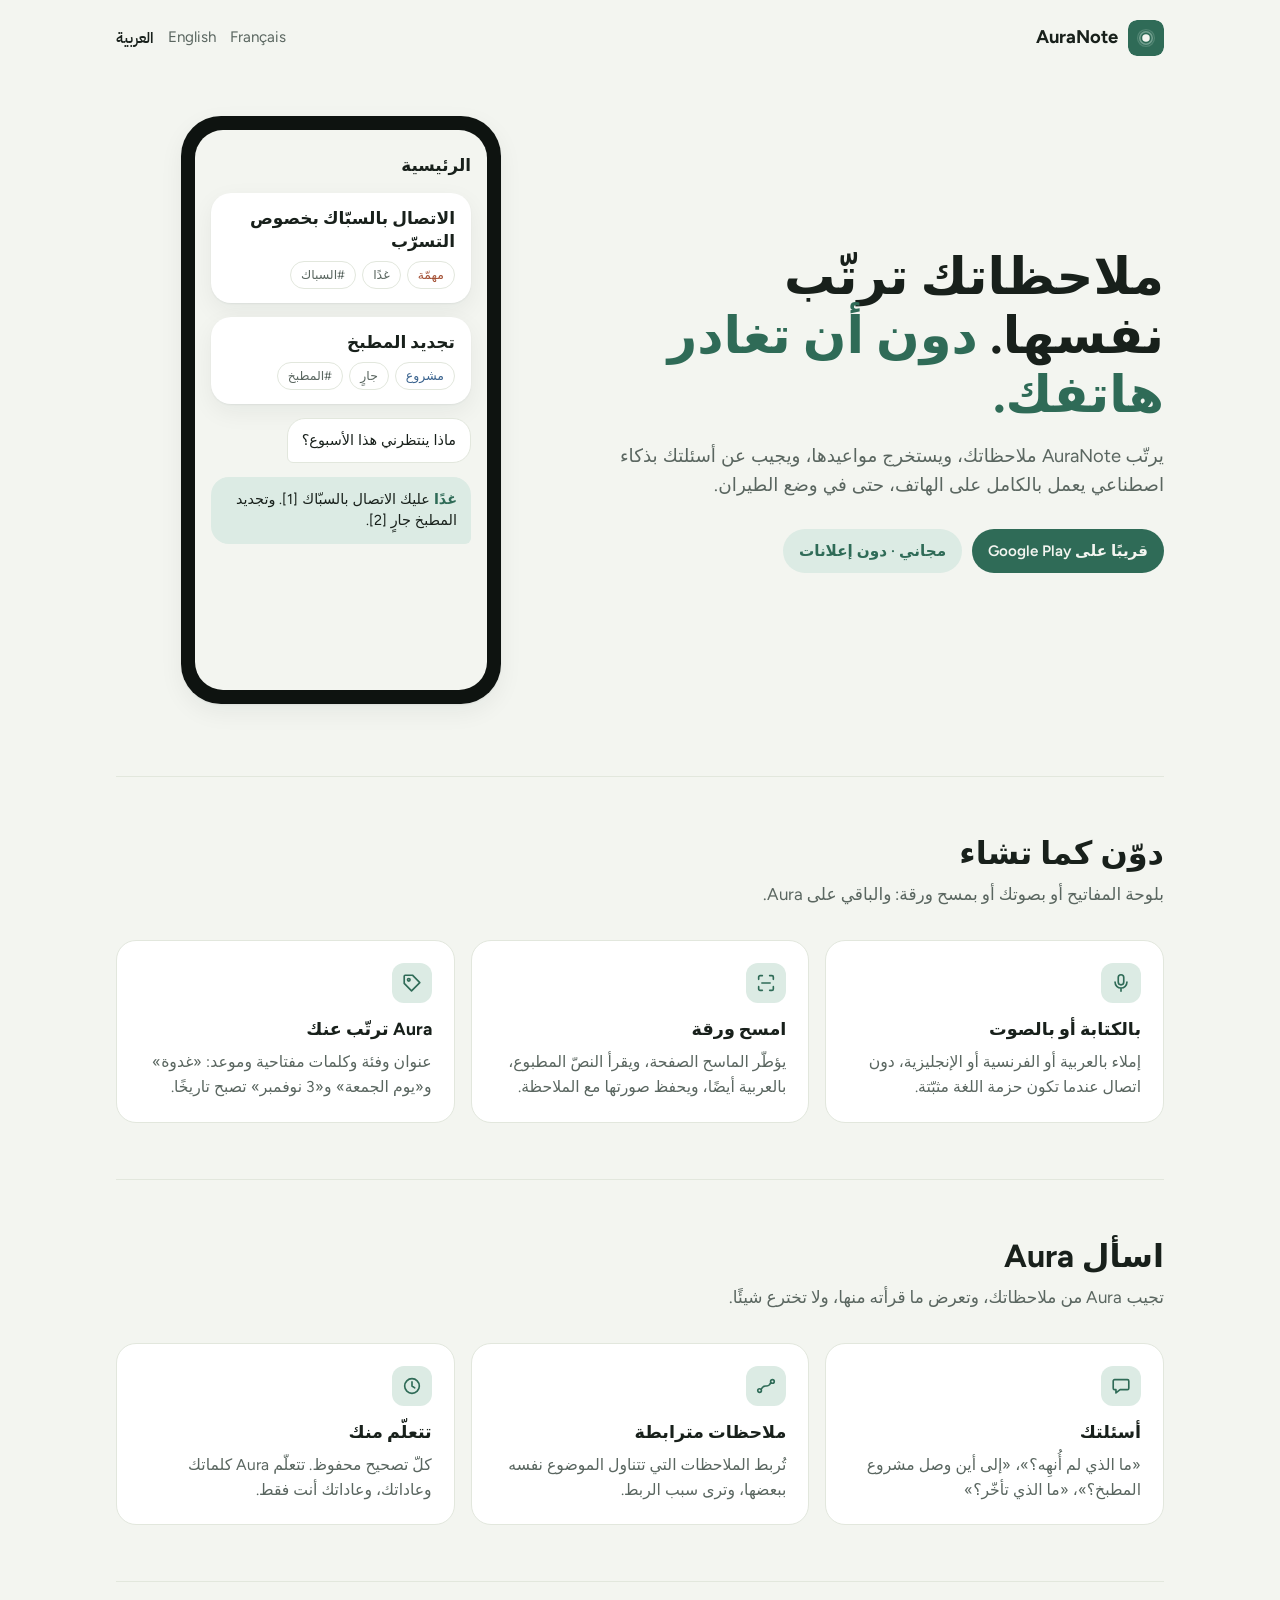
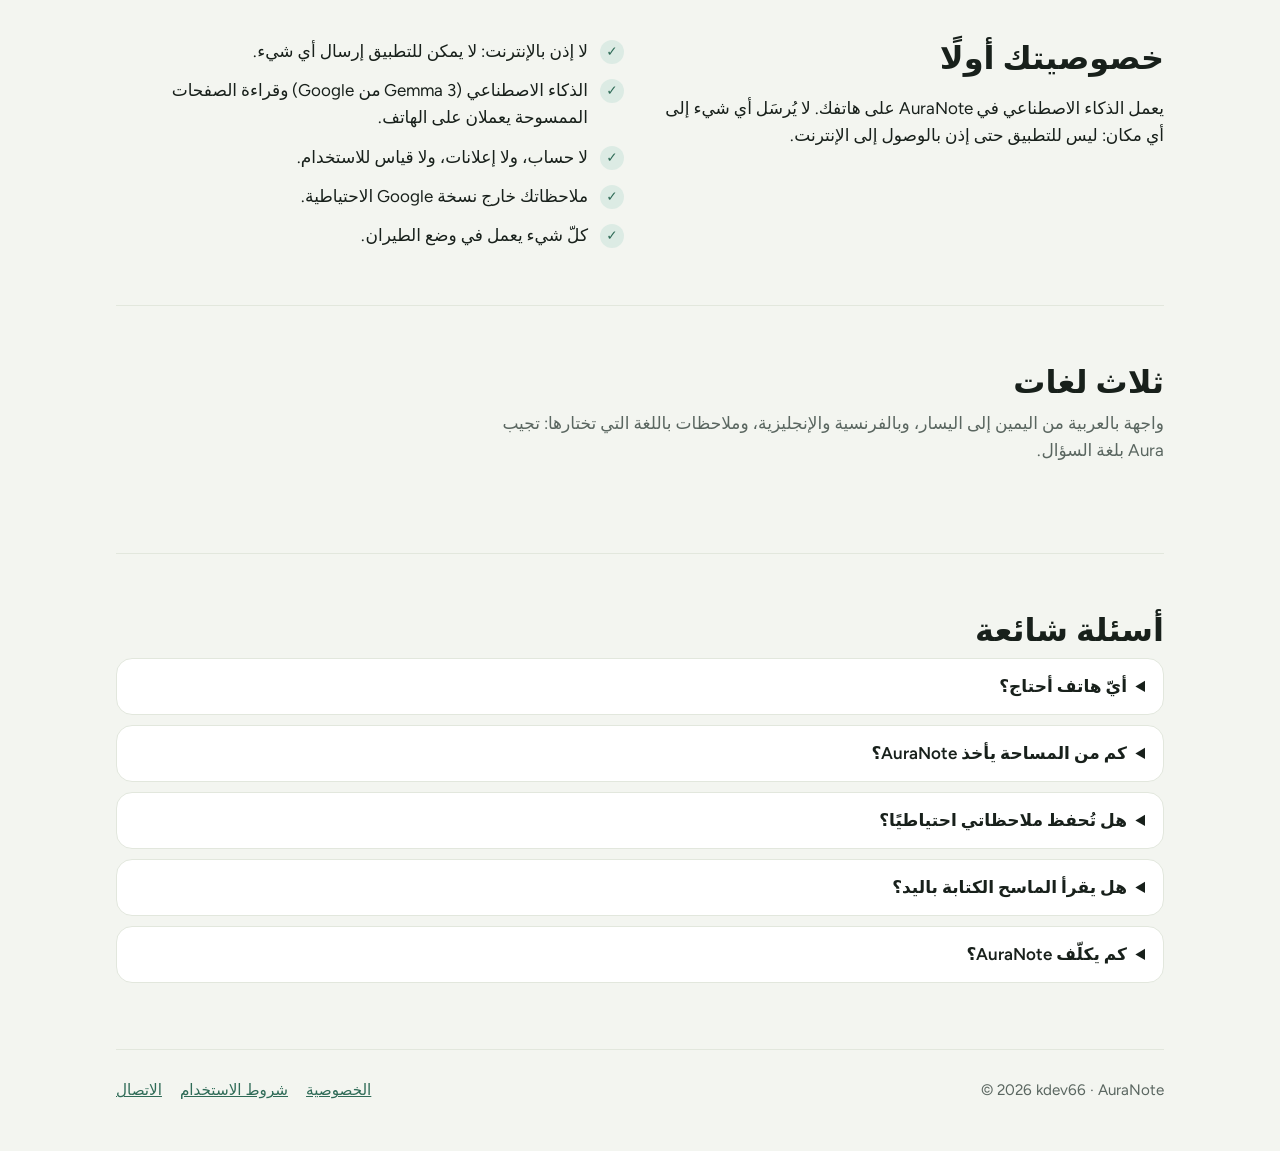
==== ar/index.html @ ca135491 "Site AuraNote : vitrine, confidentialité et conditions (fr, en, ar) Co-Authored-By: Claude Opus 5.5 " ====
<!doctype html>
<html lang="ar" dir="rtl">
<head>
<meta charset="utf-8">
<meta name="viewport" content="width=device-width, initial-scale=1">
<title>AuraNote — ملاحظاتك يرتّبها ذكاء اصطناعي خاص</title>
<meta name="description" content="يرتّب AuraNote ملاحظاتك بذكاء اصطناعي يعمل بالكامل على هاتفك، حتى في وضع الطيران.">
<link rel="icon" href="../icone.svg" type="image/svg+xml">
<link rel="stylesheet" href="../style.css">
</head>
<body>
<div class="vitrine">
<header class="barre">
<a class="marque" href="../ar/index.html"><img src="../icone.svg" alt="">AuraNote</a>
<nav class="langues" aria-label="اللغة"><a href="../index.html" lang="fr">Français</a><a href="../en/index.html" lang="en">English</a><a href="../ar/index.html" lang="ar" aria-current="page">العربية</a></nav>
</header>

<section class="une">
<div>
<h1>ملاحظاتك ترتّب نفسها. <em>دون أن تغادر هاتفك.</em></h1>
<p class="chapeau">يرتّب AuraNote ملاحظاتك، ويستخرج مواعيدها، ويجيب عن أسئلتك بذكاء اصطناعي يعمل بالكامل على الهاتف، حتى في وضع الطيران.</p>
<div class="badges"><span class="badge plein">قريبًا على Google Play</span><span class="badge voile">مجاني · دون إعلانات</span></div>
</div>
<div class="telephone" aria-hidden="true"><div class="ecran">
<div class="titre-ecran">الرئيسية</div>
<div class="fiche"><div class="t">الاتصال بالسبّاك بخصوص التسرّب</div><div class="pastilles"><span class="pastille tache">مهمّة</span><span class="pastille">غدًا</span><span class="pastille">#السباك</span></div></div>
<div class="fiche"><div class="t">تجديد المطبخ</div><div class="pastilles"><span class="pastille projet">مشروع</span><span class="pastille">جارٍ</span><span class="pastille">#المطبخ</span></div></div>
<div class="question">ماذا ينتظرني هذا الأسبوع؟</div>
<div class="bulle"><b>غدًا</b> عليك الاتصال بالسبّاك [1]. وتجديد المطبخ جارٍ [2].</div>
</div></div>
</section>

<section class="section">
<h2>دوّن كما تشاء</h2>
<p>بلوحة المفاتيح أو بصوتك أو بمسح ورقة: والباقي على Aura.</p>
<div class="grille"><div class="carte"><div class="picto"><svg viewBox="0 0 24 24" aria-hidden="true"><path d="M12 3a3 3 0 0 1 3 3v5a3 3 0 0 1-6 0V6a3 3 0 0 1 3-3z"/><path d="M5.5 11a6.5 6.5 0 0 0 13 0M12 17.5V21"/></svg></div><h3>بالكتابة أو بالصوت</h3><p>إملاء بالعربية أو الفرنسية أو الإنجليزية، دون اتصال عندما تكون حزمة اللغة مثبّتة.</p></div><div class="carte"><div class="picto"><svg viewBox="0 0 24 24" aria-hidden="true"><path d="M4 8V5.5A1.5 1.5 0 0 1 5.5 4H8M16 4h2.5A1.5 1.5 0 0 1 20 5.5V8M20 16v2.5a1.5 1.5 0 0 1-1.5 1.5H16M8 20H5.5A1.5 1.5 0 0 1 4 18.5V16M7.5 12h9"/></svg></div><h3>امسح ورقة</h3><p>يؤطّر الماسح الصفحة، ويقرأ النصّ المطبوع، بالعربية أيضًا، ويحفظ صورتها مع الملاحظة.</p></div><div class="carte"><div class="picto"><svg viewBox="0 0 24 24" aria-hidden="true"><path d="M3.5 12.5v-8a1 1 0 0 1 1-1h8l8 8-9 9z"/><circle cx="8.5" cy="8.5" r="1.4"/></svg></div><h3>‏Aura ترتّب عنك</h3><p>عنوان وفئة وكلمات مفتاحية وموعد: «غدوة» و«يوم الجمعة» و«3 نوفمبر» تصبح تاريخًا.</p></div></div>
</section>

<section class="section">
<h2>اسأل Aura</h2>
<p>تجيب Aura من ملاحظاتك، وتعرض ما قرأته منها، ولا تخترع شيئًا.</p>
<div class="grille"><div class="carte"><div class="picto"><svg viewBox="0 0 24 24" aria-hidden="true"><path d="M5 5h14a1.5 1.5 0 0 1 1.5 1.5v8A1.5 1.5 0 0 1 19 16h-8l-4.5 3.5V16H5a1.5 1.5 0 0 1-1.5-1.5v-8A1.5 1.5 0 0 1 5 5z"/></svg></div><h3>أسئلتك</h3><p>«ما الذي لم أُنهِه؟»، «إلى أين وصل مشروع المطبخ؟»، «ما الذي تأخّر؟»</p></div><div class="carte"><div class="picto"><svg viewBox="0 0 24 24" aria-hidden="true"><path d="M6.8 15.6C10 8 14 16 17.2 8.4"/><circle cx="5" cy="17" r="2"/><circle cx="19" cy="7" r="2"/></svg></div><h3>ملاحظات مترابطة</h3><p>تُربط الملاحظات التي تتناول الموضوع نفسه ببعضها، وترى سبب الربط.</p></div><div class="carte"><div class="picto"><svg viewBox="0 0 24 24" aria-hidden="true"><path d="M12 4a8 8 0 1 0 0 16a8 8 0 1 0 0-16z"/><path d="M12 7.5V12l3 2"/></svg></div><h3>تتعلّم منك</h3><p>كلّ تصحيح محفوظ. تتعلّم Aura كلماتك وعاداتك، وعاداتك أنت فقط.</p></div></div>
</section>

<section class="section prive">
<div><h2>خصوصيتك أولًا</h2><p>يعمل الذكاء الاصطناعي في AuraNote على هاتفك. لا يُرسَل أي شيء إلى أي مكان: ليس للتطبيق حتى إذن بالوصول إلى الإنترنت.</p></div>
<ul class="coches"><li>لا إذن بالإنترنت: لا يمكن للتطبيق إرسال أي شيء.</li><li>الذكاء الاصطناعي (Gemma 3 من Google) وقراءة الصفحات الممسوحة يعملان على الهاتف.</li><li>لا حساب، ولا إعلانات، ولا قياس للاستخدام.</li><li>ملاحظاتك خارج نسخة Google الاحتياطية.</li><li>كلّ شيء يعمل في وضع الطيران.</li></ul>
</section>

<section class="section">
<h2>ثلاث لغات</h2>
<p>واجهة بالعربية من اليمين إلى اليسار، وبالفرنسية والإنجليزية، وملاحظات باللغة التي تختارها: تجيب Aura بلغة السؤال.</p>
</section>

<section class="section questions">
<h2>أسئلة شائعة</h2>
<details><summary>أيّ هاتف أحتاج؟</summary><p>أندرويد 8 أو أحدث. يحتاج الذكاء الاصطناعي إلى هاتف بذاكرة 4 غيغابايت؛ وعلى هاتف أبسط، يرتّب AuraNote ملاحظاتك بقواعده وحدها.</p></details><details><summary>كم من المساحة يأخذ AuraNote؟</summary><p>نحو 1 غيغابايت لنماذج الذكاء الاصطناعي، يُنزّلها Google Play مع التطبيق.</p></details><details><summary>هل تُحفظ ملاحظاتي احتياطيًا؟</summary><p>لا: تبقى على هاتفك ولا مكان غيره. إلغاء تثبيت التطبيق يمحوها.</p></details><details><summary>هل يقرأ الماسح الكتابة باليد؟</summary><p>لا، النصّ المطبوع فقط. بالعربية، تستغرق قراءة الصفحة نحو خمس عشرة ثانية.</p></details><details><summary>كم يكلّف AuraNote؟</summary><p>لا شيء. AuraNote مجاني ودون إعلانات.</p></details>
</section>

<footer class="pied">
<span><bdi dir="ltr">© 2026 kdev66 · AuraNote</bdi></span>
<span class="liens"><a href="../ar/privacy.html">الخصوصية</a><a href="../ar/terms.html">شروط الاستخدام</a><a href="mailto:kaabaoui.othman@gmail.com">الاتصال</a></span>
</footer>
</div>
</body>
</html>
---- style.css ----
/* AuraNote — identité Sauge, comme l'application (clair et sombre). Polices embarquées : rien n'est chargé ailleurs. */
@font-face { font-family: "Figtree"; src: url("fonts/figtree_regular.ttf") format("truetype"); font-weight: 400; font-display: swap; }
@font-face { font-family: "Figtree"; src: url("fonts/figtree_semibold.ttf") format("truetype"); font-weight: 600; font-display: swap; }
@font-face { font-family: "Figtree"; src: url("fonts/figtree_bold.ttf") format("truetype"); font-weight: 700; font-display: swap; }
@font-face { font-family: "Plex Arabic"; src: url("fonts/ibmplexsansarabic_regular.ttf") format("truetype"); font-weight: 400; font-display: swap; }
@font-face { font-family: "Plex Arabic"; src: url("fonts/ibmplexsansarabic_semibold.ttf") format("truetype"); font-weight: 600 700; font-display: swap; }

:root {
  --papier: #F3F5F0; --fiche: #FFFFFF; --filet: #E2E7DD; --encre: #18201B; --graphite: #5A6660;
  --accent: #2F6B57; --voile: #DCEBE4; --tache: #A34F33; --projet: #3B648F; --idee: #7D5F0E;
  --ombre: 0 1px 2px rgba(24, 32, 27, .06), 0 8px 24px rgba(24, 32, 27, .06);
}
@media (prefers-color-scheme: dark) {
  :root {
    --papier: #121714; --fiche: #1B221E; --filet: #2A332D; --encre: #E8EEE9; --graphite: #A3AFA8;
    --accent: #7FC7A9; --voile: #1E3A30; --tache: #E39A7E; --projet: #8EB0DA; --idee: #D9B85E;
    --ombre: 0 1px 2px rgba(0, 0, 0, .3), 0 8px 24px rgba(0, 0, 0, .25);
  }
}

* { box-sizing: border-box; }
html { -webkit-text-size-adjust: 100%; }
body { margin: 0; background: var(--papier); color: var(--encre); font: 17px/1.6 "Figtree", system-ui, -apple-system, "Segoe UI", Roboto, sans-serif; overflow-wrap: anywhere; }
[lang="ar"] { font-family: "Plex Arabic", "Figtree", system-ui, sans-serif; letter-spacing: 0; line-height: 1.75; }
a { color: var(--accent); }

/* Pages de texte (confidentialité, conditions) */
main { max-width: 760px; margin: 0 auto; padding: 32px 16px 64px; }
main h1 { font-size: 1.8rem; line-height: 1.25; margin: 0 0 4px; }
main h2 { font-size: 1.2rem; margin: 32px 0 8px; }
.date, main nav, main footer { color: var(--graphite); font-size: .95rem; }
main nav { display: flex; flex-wrap: wrap; gap: 16px; margin-bottom: 24px; }
main footer { border-top: 1px solid var(--filet); margin-top: 48px; padding-top: 16px; }

/* Site vitrine */
.vitrine { max-width: 1080px; margin: 0 auto; padding: 0 16px; }
.barre { display: flex; align-items: center; justify-content: space-between; gap: 16px; padding: 20px 0; flex-wrap: wrap; }
.marque { display: flex; align-items: center; gap: 10px; font-weight: 700; font-size: 1.15rem; color: var(--encre); text-decoration: none; }
.marque img { width: 36px; height: 36px; border-radius: 9px; }
.langues { display: flex; gap: 14px; font-size: .95rem; }
.langues a { color: var(--graphite); text-decoration: none; }
.langues a[aria-current] { color: var(--encre); font-weight: 600; }

.une { display: grid; grid-template-columns: 1.1fr .9fr; gap: 48px; align-items: center; padding: 40px 0 72px; }
.une h1 { font-size: clamp(2rem, 5vw, 3.2rem); line-height: 1.15; margin: 0 0 18px; }
.une h1 em { font-style: normal; color: var(--accent); }
.chapeau { font-size: 1.15rem; color: var(--graphite); margin: 0 0 28px; max-width: 34em; }
.badges { display: flex; flex-wrap: wrap; gap: 10px; }
.badge { display: inline-flex; align-items: center; gap: 8px; padding: 10px 16px; border-radius: 999px; font-weight: 600; font-size: .95rem; }
.badge.plein { background: var(--accent); color: var(--papier); }
.badge.voile { background: var(--voile); color: var(--accent); }

/* Le téléphone d'illustration */
.telephone { justify-self: center; width: min(320px, 100%); border-radius: 40px; padding: 14px; background: #0e1310; box-shadow: var(--ombre); }
.ecran { min-height: 560px; border-radius: 28px; background: var(--papier); padding: 22px 16px; display: flex; flex-direction: column; gap: 14px; }
.titre-ecran { font-weight: 700; font-size: 1.05rem; }
.fiche { background: var(--fiche); border-radius: 20px; padding: 14px 16px; box-shadow: var(--ombre); }
.fiche .t { font-weight: 600; margin-bottom: 8px; line-height: 1.35; }
.pastilles { display: flex; flex-wrap: wrap; gap: 6px; }
.pastille { font-size: .78rem; padding: 3px 10px; border-radius: 999px; border: 1px solid var(--filet); color: var(--graphite); }
.pastille.tache { color: var(--tache); }
.pastille.projet { color: var(--projet); }
.pastille.idee { color: var(--idee); }
.bulle { background: var(--voile); color: var(--encre); border-radius: 18px 18px 18px 6px; padding: 12px 14px; font-size: .9rem; line-height: 1.5; }
[dir="rtl"] .bulle { border-radius: 18px 18px 6px 18px; }
.bulle b { color: var(--accent); }
.question { align-self: flex-end; background: var(--fiche); border: 1px solid var(--filet); border-radius: 18px 18px 6px 18px; padding: 10px 14px; font-size: .9rem; }
[dir="rtl"] .question { align-self: flex-start; border-radius: 18px 18px 18px 6px; }

.section { padding: 56px 0; border-top: 1px solid var(--filet); }
.section h2 { font-size: clamp(1.5rem, 3.5vw, 2rem); line-height: 1.25; margin: 0 0 8px; }
.section > p { color: var(--graphite); margin: 0 0 32px; max-width: 40em; }
.grille { display: grid; grid-template-columns: repeat(3, 1fr); gap: 16px; }
.carte { background: var(--fiche); border: 1px solid var(--filet); border-radius: 20px; padding: 22px; }
.carte h3 { margin: 12px 0 6px; font-size: 1.1rem; }
.carte p { margin: 0; color: var(--graphite); font-size: .98rem; }
.picto { width: 40px; height: 40px; border-radius: 12px; background: var(--voile); color: var(--accent); display: grid; place-items: center; }
.picto svg { width: 22px; height: 22px; stroke: currentColor; fill: none; stroke-width: 1.8; stroke-linecap: round; stroke-linejoin: round; }

.prive { display: grid; grid-template-columns: 1fr 1fr; gap: 32px; align-items: start; }
.coches { list-style: none; padding: 0; margin: 0; display: grid; gap: 12px; }
.coches li { display: flex; gap: 12px; align-items: flex-start; }
.coches li::before { content: "✓"; flex: 0 0 24px; height: 24px; margin-top: 2px; border-radius: 50%; background: var(--voile); color: var(--accent); font-weight: 700; font-size: .85rem; display: grid; place-items: center; }

.questions details { background: var(--fiche); border: 1px solid var(--filet); border-radius: 16px; padding: 14px 18px; margin-bottom: 10px; }
.questions summary { cursor: pointer; font-weight: 600; }
.questions details p { color: var(--graphite); margin: 10px 0 2px; }

.pied { display: flex; flex-wrap: wrap; gap: 8px 24px; justify-content: space-between; padding: 28px 0 48px; border-top: 1px solid var(--filet); color: var(--graphite); font-size: .95rem; }
.pied .liens { display: flex; flex-wrap: wrap; gap: 18px; }

@media (max-width: 860px) {
  .une { grid-template-columns: 1fr; gap: 40px; padding-top: 16px; }
  .grille, .prive { grid-template-columns: 1fr; }
  .ecran { min-height: 0; }
}
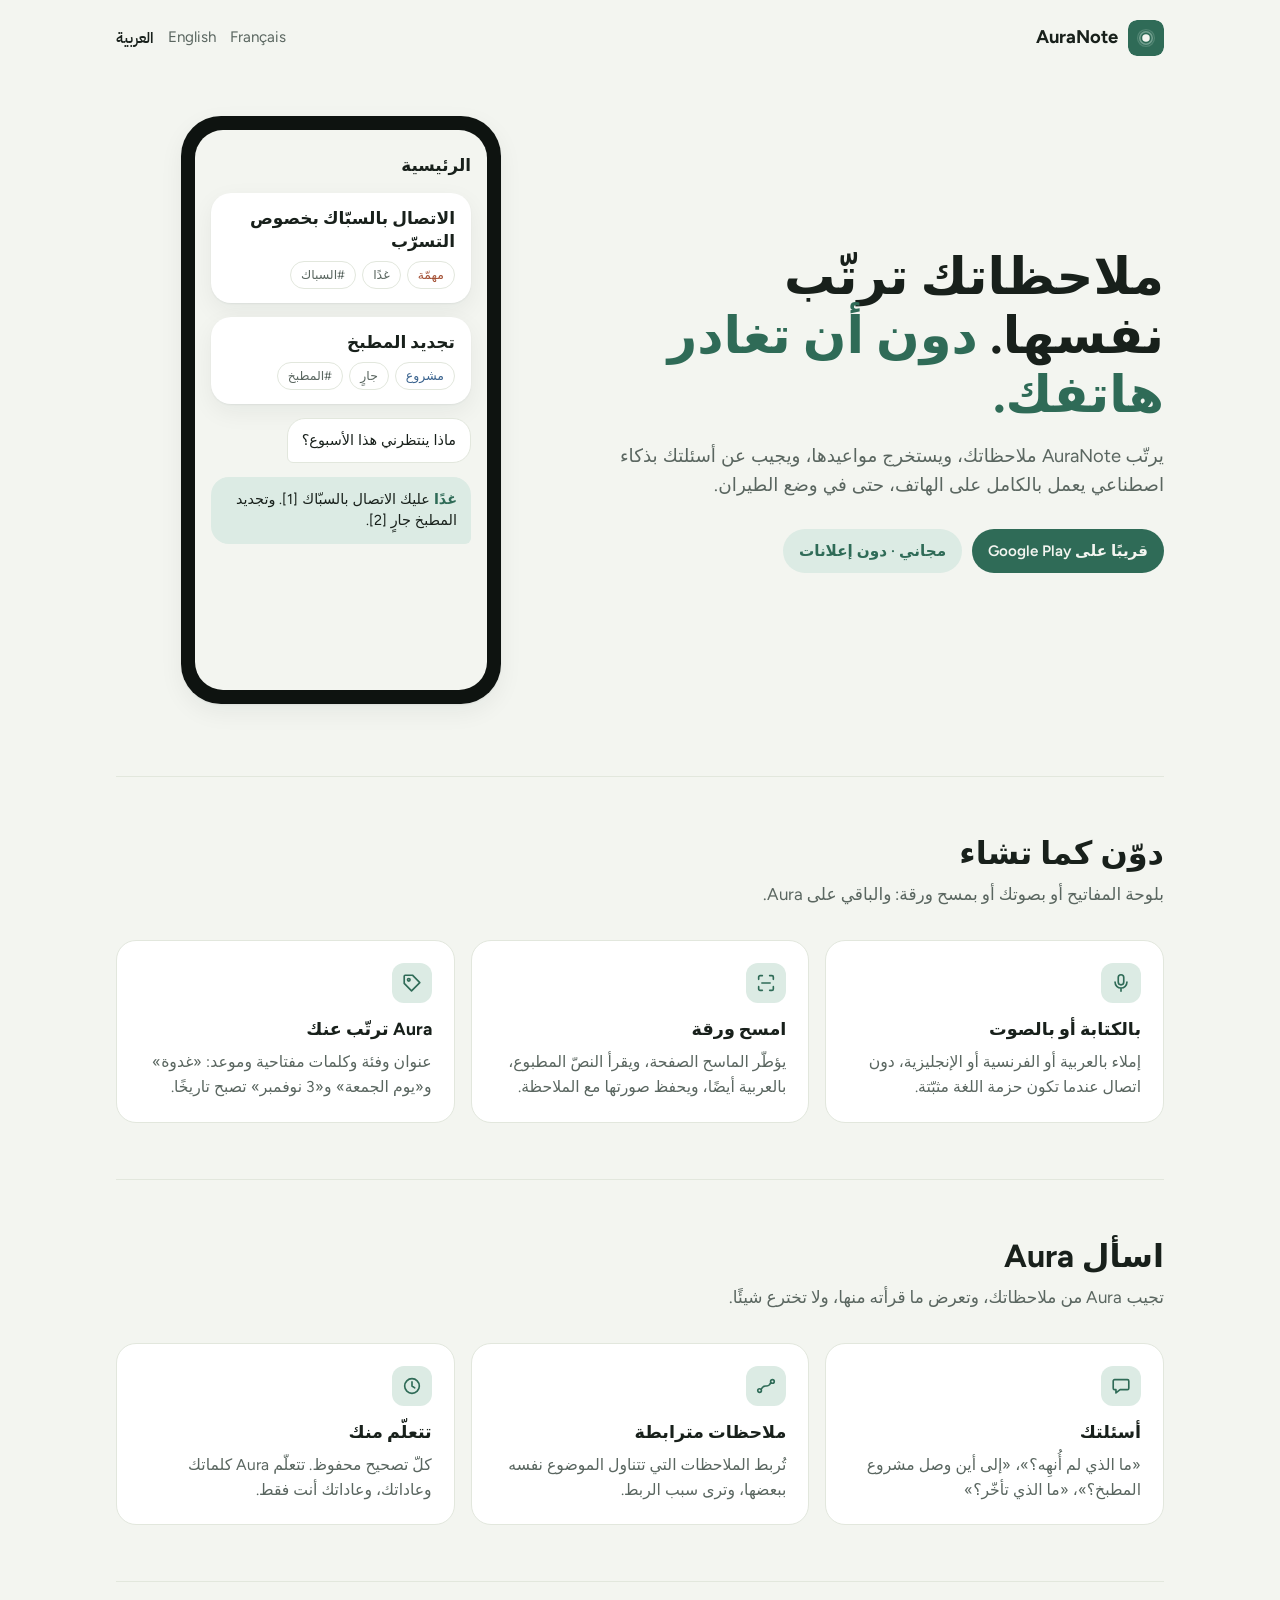
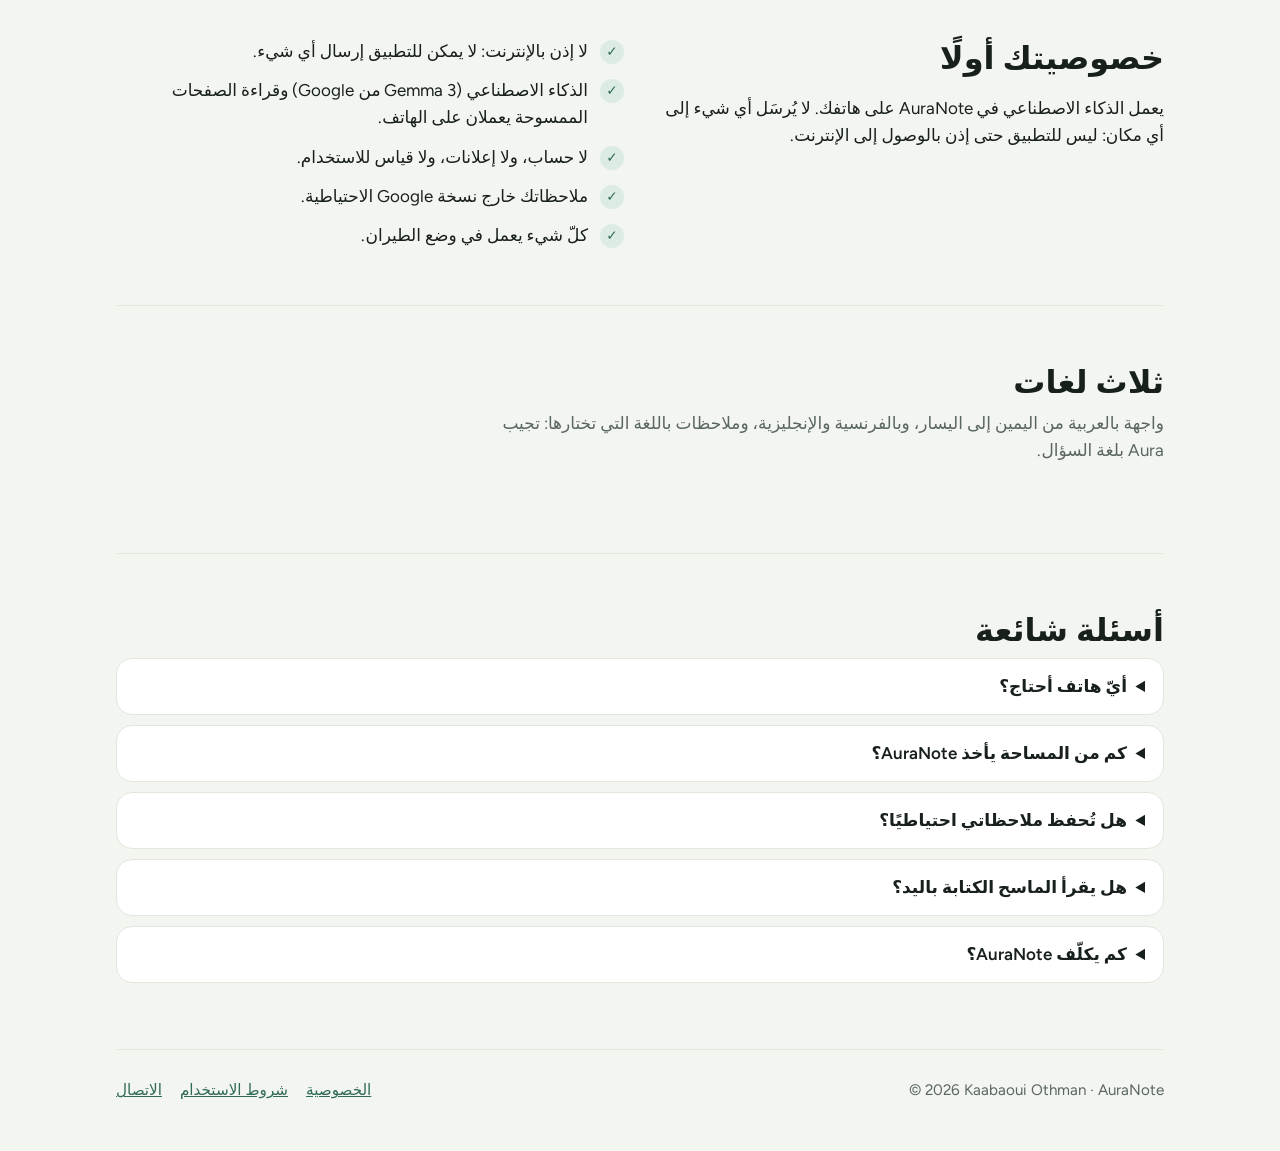
==== commit 2cc5d79a: "Accueil : bas de page au nom de Kaabaoui Othman Co-Authored-By: Claude Opus 5.5 (1M context) <norepl" ====
--- a/ar/index.html
+++ b/ar/index.html
@@ -58,7 +58,7 @@
 </section>
 
 <footer class="pied">
-<span><bdi dir="ltr">© 2026 kdev66 · AuraNote</bdi></span>
+<span><bdi dir="ltr">© 2026 Kaabaoui Othman · AuraNote</bdi></span>
 <span class="liens"><a href="../ar/privacy.html">الخصوصية</a><a href="../ar/terms.html">شروط الاستخدام</a><a href="mailto:kaabaoui.othman@gmail.com">الاتصال</a></span>
 </footer>
 </div>
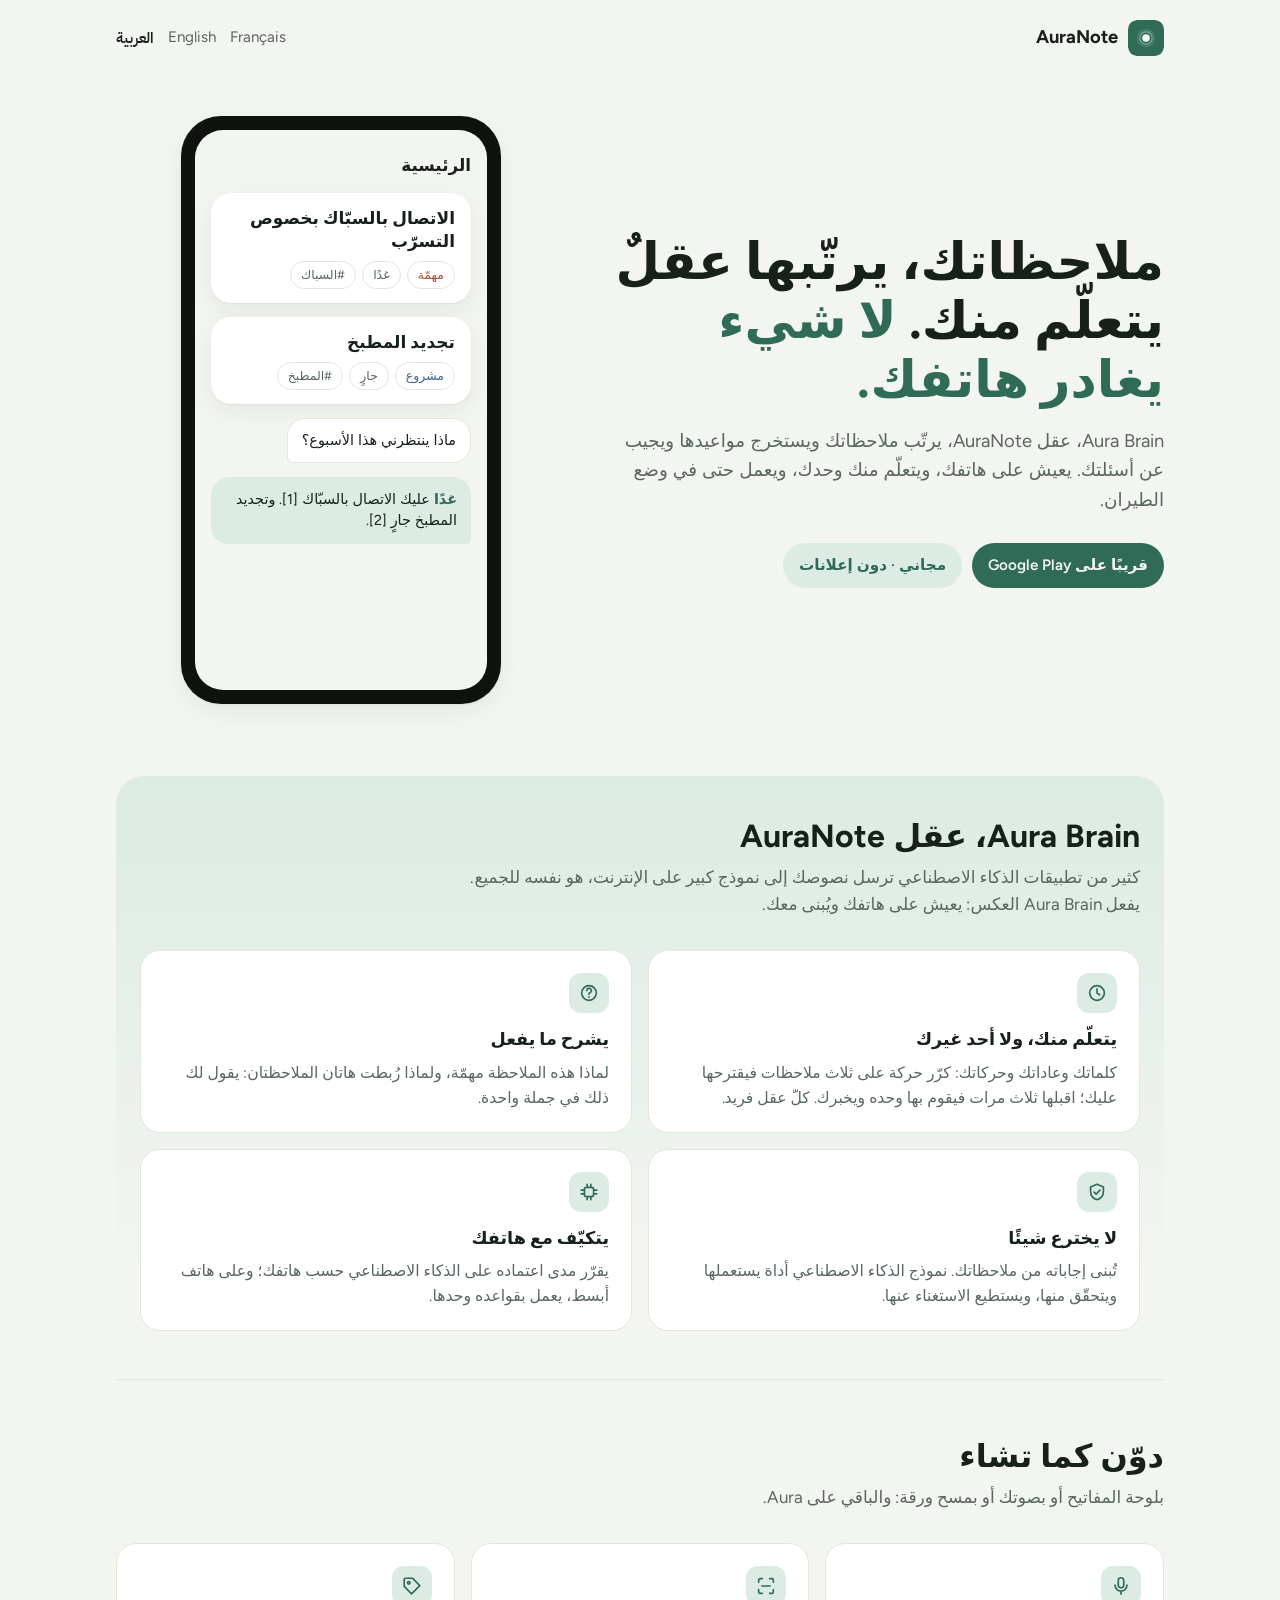
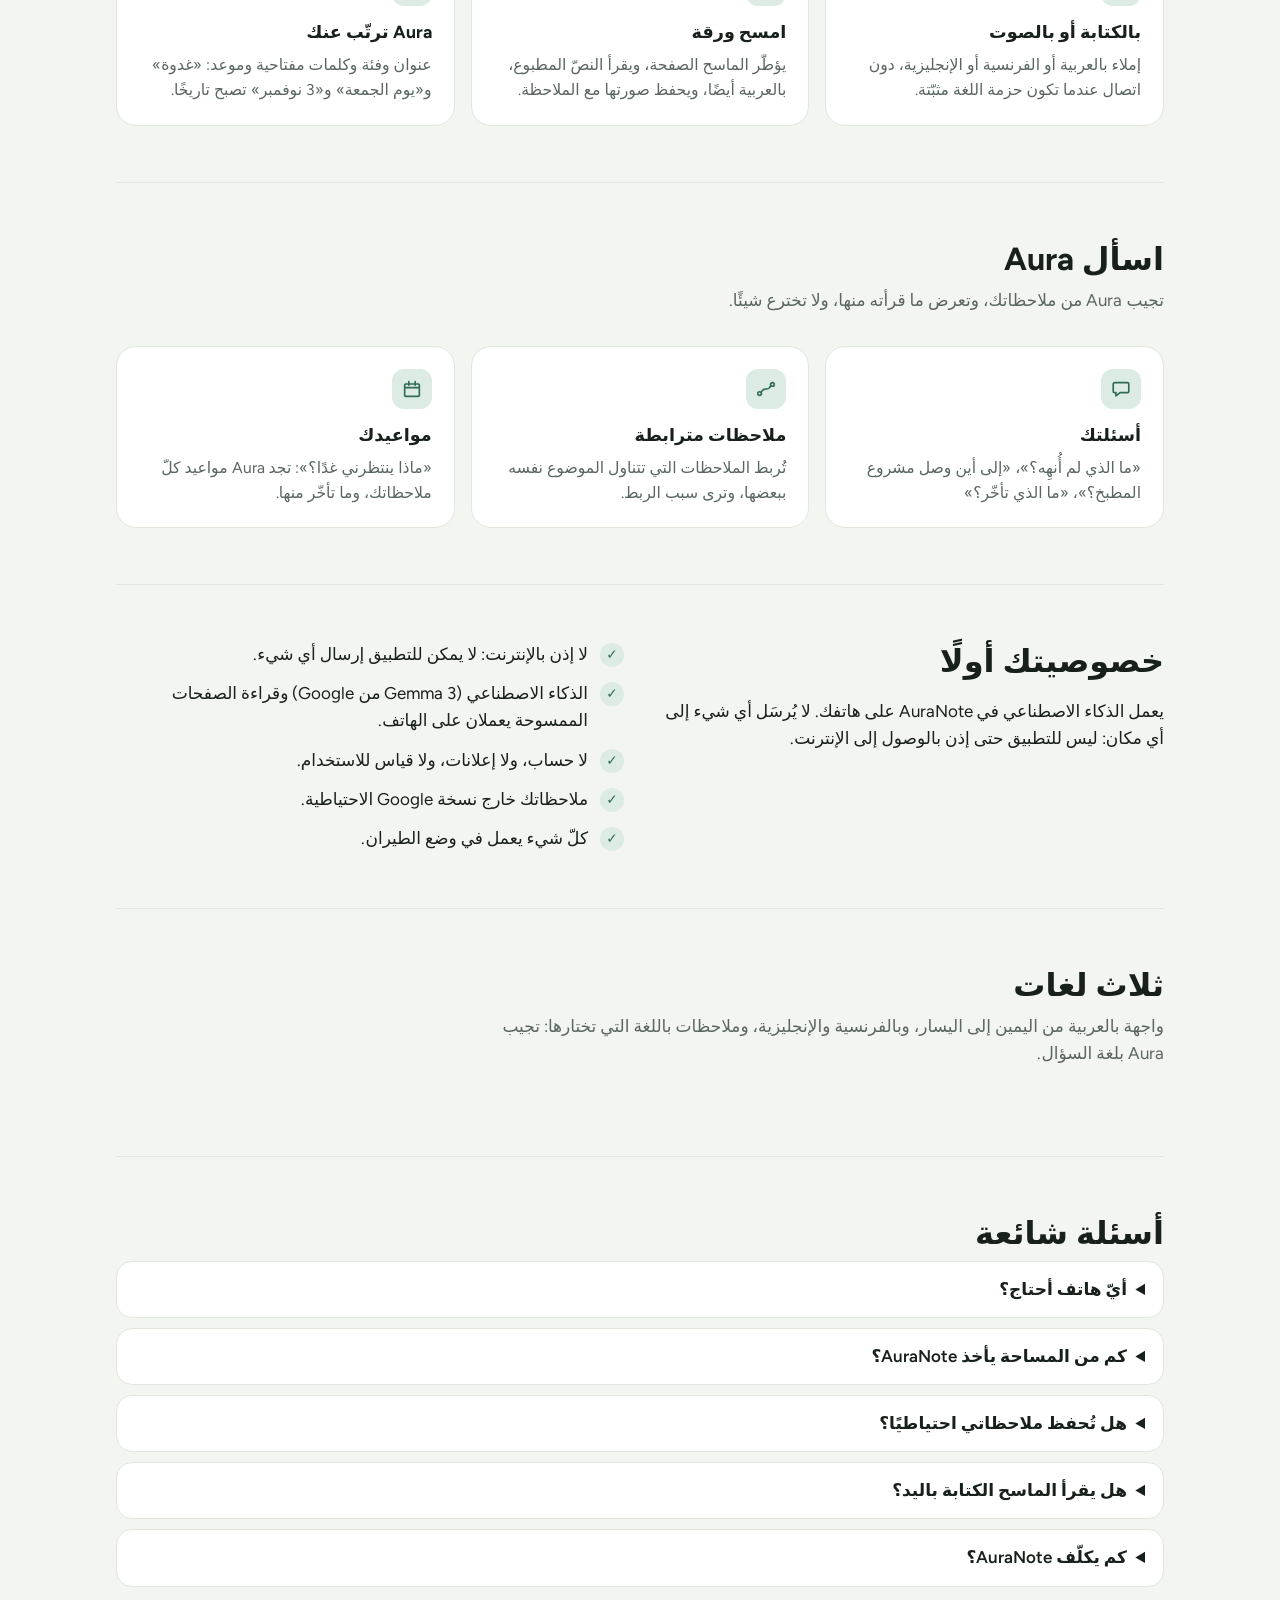
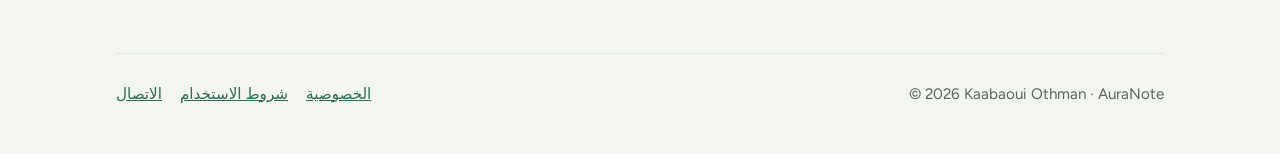
==== commit bc7b57c8: "Accroche et section Aura Brain : le cerveau qui apprend de vous, en tête du site (fr, en, ar) Co-Aut" ====
--- a/ar/index.html
+++ b/ar/index.html
@@ -3,8 +3,8 @@
 <head>
 <meta charset="utf-8">
 <meta name="viewport" content="width=device-width, initial-scale=1">
-<title>AuraNote — ملاحظاتك يرتّبها ذكاء اصطناعي خاص</title>
-<meta name="description" content="يرتّب AuraNote ملاحظاتك بذكاء اصطناعي يعمل بالكامل على هاتفك، حتى في وضع الطيران.">
+<title>AuraNote — ملاحظاتك يرتّبها عقلٌ يتعلّم منك</title>
+<meta name="description" content="يرتّب Aura Brain ملاحظاتك ويتعلّم منك وحدك. يعيش على هاتفك: لا شيء يغادره، حتى في وضع الطيران.">
 <link rel="icon" href="../icone.svg" type="image/svg+xml">
 <link rel="stylesheet" href="../style.css">
 </head>
@@ -17,8 +17,8 @@
 
 <section class="une">
 <div>
-<h1>ملاحظاتك ترتّب نفسها. <em>دون أن تغادر هاتفك.</em></h1>
-<p class="chapeau">يرتّب AuraNote ملاحظاتك، ويستخرج مواعيدها، ويجيب عن أسئلتك بذكاء اصطناعي يعمل بالكامل على الهاتف، حتى في وضع الطيران.</p>
+<h1>ملاحظاتك، يرتّبها عقلٌ يتعلّم منك. <em>لا شيء يغادر هاتفك.</em></h1>
+<p class="chapeau">‏Aura Brain، عقل AuraNote، يرتّب ملاحظاتك ويستخرج مواعيدها ويجيب عن أسئلتك. يعيش على هاتفك، ويتعلّم منك وحدك، ويعمل حتى في وضع الطيران.</p>
 <div class="badges"><span class="badge plein">قريبًا على Google Play</span><span class="badge voile">مجاني · دون إعلانات</span></div>
 </div>
 <div class="telephone" aria-hidden="true"><div class="ecran">
@@ -30,6 +30,12 @@
 </div></div>
 </section>
 
+<section class="section brain">
+<h2>‏Aura Brain، عقل AuraNote</h2>
+<p>كثير من تطبيقات الذكاء الاصطناعي ترسل نصوصك إلى نموذج كبير على الإنترنت، هو نفسه للجميع. يفعل Aura Brain العكس: يعيش على هاتفك ويُبنى معك.</p>
+<div class="grille deux"><div class="carte"><div class="picto"><svg viewBox="0 0 24 24" aria-hidden="true"><path d="M12 4a8 8 0 1 0 0 16a8 8 0 1 0 0-16z"/><path d="M12 7.5V12l3 2"/></svg></div><h3>يتعلّم منك، ولا أحد غيرك</h3><p>كلماتك وعاداتك وحركاتك: كرّر حركة على ثلاث ملاحظات فيقترحها عليك؛ اقبلها ثلاث مرات فيقوم بها وحده ويخبرك. كلّ عقل فريد.</p></div><div class="carte"><div class="picto"><svg viewBox="0 0 24 24" aria-hidden="true"><path d="M12 4a8 8 0 1 0 0 16a8 8 0 1 0 0-16z"/><path d="M9.6 9.4a2.5 2.5 0 1 1 3.4 2.3c-.6.3-1 .8-1 1.5v.3M12 16.3v.2"/></svg></div><h3>يشرح ما يفعل</h3><p>لماذا هذه الملاحظة مهمّة، ولماذا رُبطت هاتان الملاحظتان: يقول لك ذلك في جملة واحدة.</p></div><div class="carte"><div class="picto"><svg viewBox="0 0 24 24" aria-hidden="true"><path d="M12 3.5l7 3v5c0 4.4-3 7.8-7 9-4-1.2-7-4.6-7-9v-5z"/><path d="M8.8 12.2l2.2 2.2 4.2-4.4"/></svg></div><h3>لا يخترع شيئًا</h3><p>تُبنى إجاباته من ملاحظاتك. نموذج الذكاء الاصطناعي أداة يستعملها ويتحقّق منها، ويستطيع الاستغناء عنها.</p></div><div class="carte"><div class="picto"><svg viewBox="0 0 24 24" aria-hidden="true"><rect x="7" y="7" width="10" height="10" rx="2"/><path d="M10 3.5V7M14 3.5V7M10 17v3.5M14 17v3.5M3.5 10H7M3.5 14H7M17 10h3.5M17 14h3.5"/></svg></div><h3>يتكيّف مع هاتفك</h3><p>يقرّر مدى اعتماده على الذكاء الاصطناعي حسب هاتفك؛ وعلى هاتف أبسط، يعمل بقواعده وحدها.</p></div></div>
+</section>
+
 <section class="section">
 <h2>دوّن كما تشاء</h2>
 <p>بلوحة المفاتيح أو بصوتك أو بمسح ورقة: والباقي على Aura.</p>
@@ -39,7 +45,7 @@
 <section class="section">
 <h2>اسأل Aura</h2>
 <p>تجيب Aura من ملاحظاتك، وتعرض ما قرأته منها، ولا تخترع شيئًا.</p>
-<div class="grille"><div class="carte"><div class="picto"><svg viewBox="0 0 24 24" aria-hidden="true"><path d="M5 5h14a1.5 1.5 0 0 1 1.5 1.5v8A1.5 1.5 0 0 1 19 16h-8l-4.5 3.5V16H5a1.5 1.5 0 0 1-1.5-1.5v-8A1.5 1.5 0 0 1 5 5z"/></svg></div><h3>أسئلتك</h3><p>«ما الذي لم أُنهِه؟»، «إلى أين وصل مشروع المطبخ؟»، «ما الذي تأخّر؟»</p></div><div class="carte"><div class="picto"><svg viewBox="0 0 24 24" aria-hidden="true"><path d="M6.8 15.6C10 8 14 16 17.2 8.4"/><circle cx="5" cy="17" r="2"/><circle cx="19" cy="7" r="2"/></svg></div><h3>ملاحظات مترابطة</h3><p>تُربط الملاحظات التي تتناول الموضوع نفسه ببعضها، وترى سبب الربط.</p></div><div class="carte"><div class="picto"><svg viewBox="0 0 24 24" aria-hidden="true"><path d="M12 4a8 8 0 1 0 0 16a8 8 0 1 0 0-16z"/><path d="M12 7.5V12l3 2"/></svg></div><h3>تتعلّم منك</h3><p>كلّ تصحيح محفوظ. تتعلّم Aura كلماتك وعاداتك، وعاداتك أنت فقط.</p></div></div>
+<div class="grille"><div class="carte"><div class="picto"><svg viewBox="0 0 24 24" aria-hidden="true"><path d="M5 5h14a1.5 1.5 0 0 1 1.5 1.5v8A1.5 1.5 0 0 1 19 16h-8l-4.5 3.5V16H5a1.5 1.5 0 0 1-1.5-1.5v-8A1.5 1.5 0 0 1 5 5z"/></svg></div><h3>أسئلتك</h3><p>«ما الذي لم أُنهِه؟»، «إلى أين وصل مشروع المطبخ؟»، «ما الذي تأخّر؟»</p></div><div class="carte"><div class="picto"><svg viewBox="0 0 24 24" aria-hidden="true"><path d="M6.8 15.6C10 8 14 16 17.2 8.4"/><circle cx="5" cy="17" r="2"/><circle cx="19" cy="7" r="2"/></svg></div><h3>ملاحظات مترابطة</h3><p>تُربط الملاحظات التي تتناول الموضوع نفسه ببعضها، وترى سبب الربط.</p></div><div class="carte"><div class="picto"><svg viewBox="0 0 24 24" aria-hidden="true"><path d="M5 6.5h14a1 1 0 0 1 1 1V19a1 1 0 0 1-1 1H5a1 1 0 0 1-1-1V7.5a1 1 0 0 1 1-1zM4 10.5h16M8.5 4v4M15.5 4v4"/></svg></div><h3>مواعيدك</h3><p>«ماذا ينتظرني غدًا؟»: تجد Aura مواعيد كلّ ملاحظاتك، وما تأخّر منها.</p></div></div>
 </section>
 
 <section class="section prive">
--- a/style.css
+++ b/style.css
@@ -94,3 +94,8 @@
   .grille, .prive { grid-template-columns: 1fr; }
   .ecran { min-height: 0; }
 }
+
+/* Aura Brain : la section qui distingue AuraNote, en tête */
+.brain { background: linear-gradient(180deg, var(--voile), transparent 85%); border-radius: 28px; padding: 40px 24px; border-top: 0; margin-bottom: 8px; }
+.grille.deux { grid-template-columns: repeat(2, 1fr); }
+@media (max-width: 860px) { .grille.deux { grid-template-columns: 1fr; } .brain { padding: 28px 16px; } }
